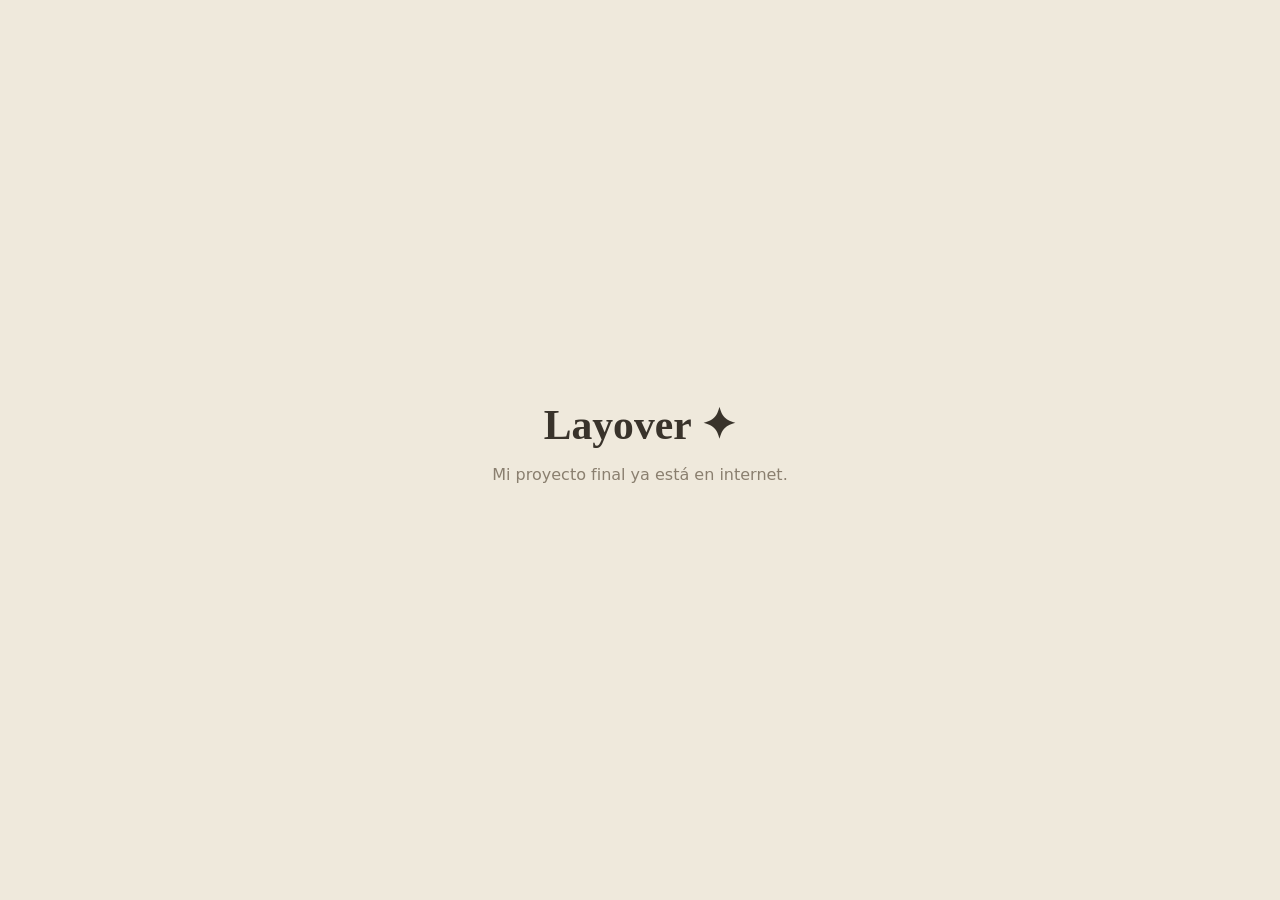
==== index.html @ fba39d9e "html inicial" ====
<!DOCTYPE html>
<html lang="es">
<head>
  <meta charset="UTF-8">
  <meta name="viewport" content="width=device-width, initial-scale=1.0">
  <title>Layover</title>
  <style>
    body{margin:0;min-height:100vh;display:grid;place-items:center;
         background:#efe9dc;color:#39332b;font-family:Georgia,serif;text-align:center;}
    h1{font-size:2.6rem;margin:0;}
    p{color:#8a7f6f;font-family:system-ui,sans-serif;}
  </style>
</head>
<body>
  <main>
    <h1>Layover ✦</h1>
    <p>Mi proyecto final ya está en internet.</p>
  </main>
</body>
</html>
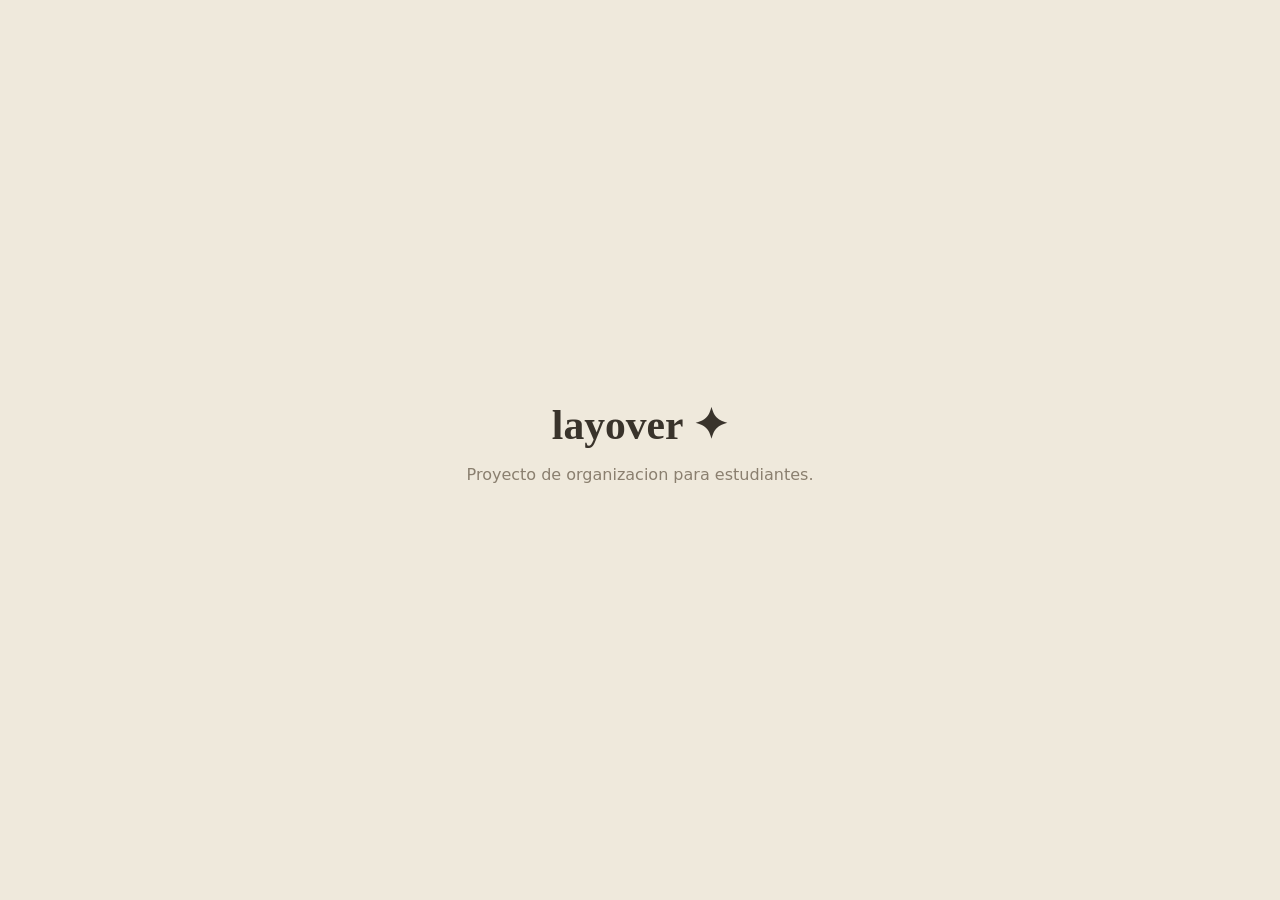
==== commit 3ec72bee: "Cambio de mensaje" ====
--- a/index.html
+++ b/index.html
@@ -13,8 +13,8 @@
 </head>
 <body>
   <main>
-    <h1>Layover ✦</h1>
-    <p>Mi proyecto final ya está en internet.</p>
+    <h1>layover ✦</h1>
+    <p>Proyecto de organizacion para estudiantes.</p>
   </main>
 </body>
 </html>
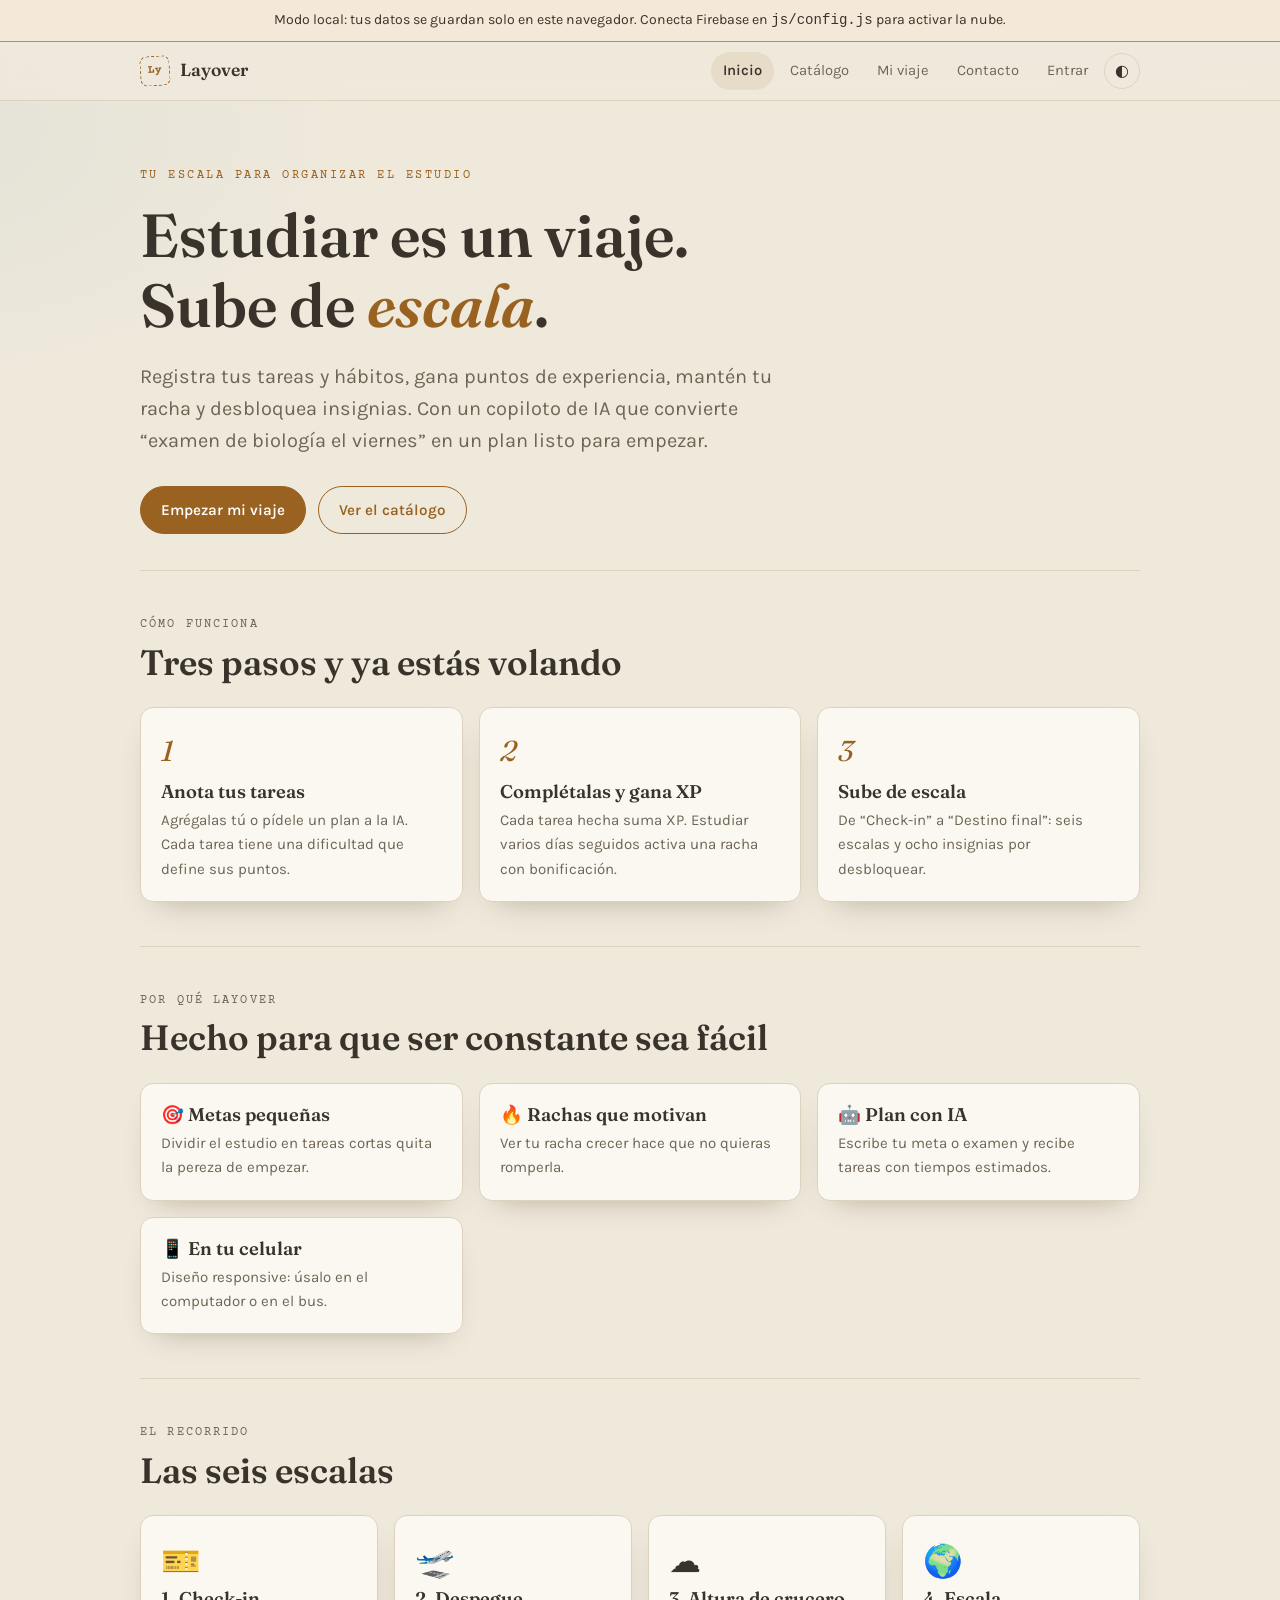
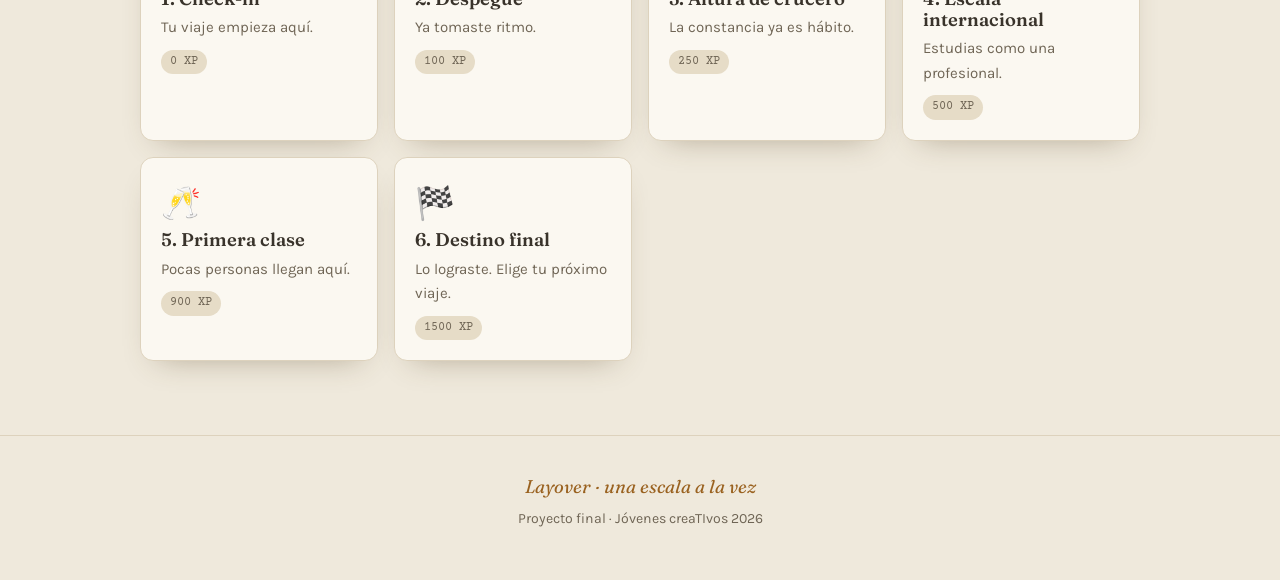
==== commit 058bf593: "Agrega catálogo de retos, insignias y escalas" ====
--- a/index.html
+++ b/index.html
@@ -1,20 +1,68 @@
 <!DOCTYPE html>
 <html lang="es">
 <head>
-  <meta charset="UTF-8">
-  <meta name="viewport" content="width=device-width, initial-scale=1.0">
-  <title>Layover</title>
-  <style>
-    body{margin:0;min-height:100vh;display:grid;place-items:center;
-         background:#efe9dc;color:#39332b;font-family:Georgia,serif;text-align:center;}
-    h1{font-size:2.6rem;margin:0;}
-    p{color:#8a7f6f;font-family:system-ui,sans-serif;}
-  </style>
+<meta charset="UTF-8">
+<meta name="viewport" content="width=device-width, initial-scale=1.0">
+<title>Layover · Organiza tu estudio como un viaje</title>
+<meta name="description" content="Layover: organiza tu estudio como un viaje. Gana XP, sube de escala y mantén tu racha.">
+<link rel="icon" href="data:image/svg+xml,%3Csvg xmlns='http://www.w3.org/2000/svg' viewBox='0 0 64 64'%3E%3Crect width='64' height='64' rx='14' fill='%239a6220'/%3E%3Ctext x='32' y='42' font-size='30' text-anchor='middle' fill='white' font-family='serif'%3ELy%3C/text%3E%3C/svg%3E">
+<link rel="preconnect" href="https://fonts.googleapis.com">
+<link rel="preconnect" href="https://fonts.gstatic.com" crossorigin>
+<link href="https://fonts.googleapis.com/css2?family=Fraunces:ital,opsz,wght@0,9..144,400;0,9..144,600;1,9..144,400;1,9..144,600&family=Karla:wght@400;500;600;700&family=Courier+Prime:wght@400;700&display=swap" rel="stylesheet">
+<link rel="stylesheet" href="https://unpkg.com/aos@2.3.4/dist/aos.css">
+<link rel="stylesheet" href="css/styles.css">
 </head>
 <body>
-  <main>
-    <h1>layover ✦</h1>
-    <p>Proyecto de organizacion para estudiantes.</p>
-  </main>
+<header class="site-header" id="site-header"></header>
+<main>
+
+<div class="wrap">
+  <section class="hero">
+    <div class="eyebrow">Tu escala para organizar el estudio</div>
+    <h1>Estudiar es un viaje. Sube de <span class="accent ital">escala</span>.</h1>
+    <p class="lead">Registra tus tareas y hábitos, gana puntos de experiencia, mantén tu racha y desbloquea insignias. Con un copiloto de IA que convierte “examen de biología el viernes” en un plan listo para empezar.</p>
+    <div class="cta">
+      <a class="btn" href="tracker.html">Empezar mi viaje</a>
+      <a class="btn ghost" href="catalogo.html">Ver el catálogo</a>
+    </div>
+  </section>
+
+  <section class="block" id="como-funciona">
+    <div class="sec-head">
+      <div class="kicker">Cómo funciona</div>
+      <h2>Tres pasos y ya estás volando</h2>
+    </div>
+    <div class="grid g3">
+      <div class="card" data-aos="fade-up"><span class="step-num">1</span><h3>Anota tus tareas</h3><p>Agrégalas tú o pídele un plan a la IA. Cada tarea tiene una dificultad que define sus puntos.</p></div>
+      <div class="card" data-aos="fade-up" data-aos-delay="100"><span class="step-num">2</span><h3>Complétalas y gana XP</h3><p>Cada tarea hecha suma XP. Estudiar varios días seguidos activa una racha con bonificación.</p></div>
+      <div class="card" data-aos="fade-up" data-aos-delay="200"><span class="step-num">3</span><h3>Sube de escala</h3><p>De “Check-in” a “Destino final”: seis escalas y ocho insignias por desbloquear.</p></div>
+    </div>
+  </section>
+
+  <section class="block" id="beneficios">
+    <div class="sec-head">
+      <div class="kicker">Por qué Layover</div>
+      <h2>Hecho para que ser constante sea fácil</h2>
+    </div>
+    <div class="grid g2">
+      <div class="card"><h3>🎯 Metas pequeñas</h3><p>Dividir el estudio en tareas cortas quita la pereza de empezar.</p></div>
+      <div class="card"><h3>🔥 Rachas que motivan</h3><p>Ver tu racha crecer hace que no quieras romperla.</p></div>
+      <div class="card"><h3>🤖 Plan con IA</h3><p>Escribe tu meta o examen y recibe tareas con tiempos estimados.</p></div>
+      <div class="card"><h3>📱 En tu celular</h3><p>Diseño responsive: úsalo en el computador o en el bus.</p></div>
+    </div>
+  </section>
+
+  <section class="block" id="escalas">
+    <div class="sec-head">
+      <div class="kicker">El recorrido</div>
+      <h2>Las seis escalas</h2>
+    </div>
+    <div class="grid g3" id="escalas-lista"></div>
+  </section>
+</div>
+</main>
+<footer class="site-footer" id="site-footer"></footer>
+<script src="https://unpkg.com/aos@2.3.4/dist/aos.js"></script>
+<script type="module" src="js/pages/index.js"></script>
 </body>
 </html>
--- a/css/styles.css
+++ b/css/styles.css
@@ -0,0 +1,171 @@
+:root{
+  --paper:#efe9dc;
+  --paper-2:#fbf8f1;
+  --kraft:#e6dcc7;
+  --ink:#39332b;
+  --ink-soft:#6f6555;
+  --ink-faint:#a99f8d;
+  --line:#ddd2bd;
+  --amber:#c98a3d;
+  --amber-deep:#9a6220;
+  --sage:#82906c;
+  --sage-deep:#5f6b4c;
+  --dusty:#8faeb4;
+  --cherry:#b0453f;
+  --gold:#c6a24a;
+  --radius:13px;
+  --maxw:1040px;
+  --shadow:0 14px 30px -18px rgba(90,70,40,.45);
+}
+[data-theme="dark"]{
+  --paper:#1f1b16;
+  --paper-2:#2a251e;
+  --kraft:#352f26;
+  --ink:#f1ead9;
+  --ink-soft:#c9bfa9;
+  --ink-faint:#8f8572;
+  --line:#463e31;
+  --amber:#e0a458;
+  --amber-deep:#e8b36b;
+  --sage:#9aaa82;
+  --sage-deep:#b4c49b;
+  --dusty:#8faeb4;
+  --cherry:#d9645d;
+  --gold:#d9b85f;
+  --shadow:0 14px 30px -18px rgba(0,0,0,.7);
+}
+*{box-sizing:border-box;}
+html{scroll-behavior:smooth;}
+@media (prefers-reduced-motion:reduce){html{scroll-behavior:auto;}*{animation:none!important;transition:none!important;}}
+body{
+  margin:0;
+  background:
+    radial-gradient(900px 500px at 88% -8%, rgba(201,138,61,.10), transparent 60%),
+    radial-gradient(760px 460px at -6% 6%, rgba(143,174,180,.12), transparent 58%),
+    var(--paper);
+  color:var(--ink);
+  font-family:'Karla',system-ui,-apple-system,Segoe UI,Roboto,sans-serif;
+  line-height:1.62;
+  -webkit-font-smoothing:antialiased;
+  min-height:100vh;
+  display:flex;flex-direction:column;
+}
+main{flex:1;}
+.wrap{max-width:var(--maxw);margin:0 auto;padding:0 20px;width:100%;}
+h1,h2,h3{font-family:'Fraunces',Georgia,serif;line-height:1.15;margin:0;font-weight:600;}
+a{color:var(--amber-deep);}
+.mono{font-family:'Courier Prime',monospace;}
+.ital{font-family:'Fraunces',serif;font-style:italic;}
+:focus-visible{outline:3px solid var(--dusty);outline-offset:2px;}
+
+/* header */
+.site-header{position:sticky;top:0;z-index:50;background:color-mix(in srgb,var(--paper) 88%,transparent);backdrop-filter:blur(10px);border-bottom:1px solid var(--line);}
+.nav{display:flex;align-items:center;gap:14px;padding:10px 20px;max-width:var(--maxw);margin:0 auto;}
+.brand{display:flex;align-items:center;gap:10px;font-family:'Fraunces';font-weight:600;font-size:1.1rem;color:var(--ink);text-decoration:none;}
+.brand .stamp{width:30px;height:30px;border-radius:7px;border:1.5px dashed var(--amber-deep);display:grid;place-items:center;color:var(--amber-deep);font-family:'Courier Prime';font-weight:700;font-size:.72rem;transform:rotate(-4deg);}
+.nav-links{display:flex;gap:4px;margin-left:auto;align-items:center;}
+.nav-links a,.nav-links button.link{color:var(--ink-soft);text-decoration:none;padding:7px 12px;border-radius:99px;font-size:.92rem;background:none;border:0;cursor:pointer;font-family:inherit;}
+.nav-links a:hover,.nav-links button.link:hover{color:var(--ink);background:var(--kraft);}
+.nav-links a.active{color:var(--ink);background:var(--kraft);font-weight:600;}
+.menu-btn{display:none;margin-left:auto;background:none;border:1px solid var(--line);border-radius:9px;padding:7px 11px;cursor:pointer;color:var(--ink);font-size:1.1rem;font-family:inherit;}
+.theme-btn{background:none;border:1px solid var(--line);border-radius:99px;width:36px;height:36px;cursor:pointer;color:var(--ink);font-size:1rem;}
+@media(max-width:780px){
+  .menu-btn{display:block;}
+  .nav-links{display:none;position:absolute;left:0;right:0;top:100%;background:var(--paper-2);border-bottom:1px solid var(--line);flex-direction:column;align-items:stretch;padding:10px 20px 16px;margin:0;}
+  .nav-links.open{display:flex;}
+  .nav-links a,.nav-links button.link{padding:12px;}
+}
+
+/* botones */
+.btn{display:inline-flex;align-items:center;justify-content:center;gap:8px;font-family:inherit;font-weight:600;font-size:.95rem;padding:11px 20px;border-radius:99px;border:1.5px solid var(--amber-deep);background:var(--amber-deep);color:#fff;cursor:pointer;text-decoration:none;transition:transform .15s,background .15s;}
+[data-theme="dark"] .btn{color:#1f1b16;}
+.btn:hover{transform:translateY(-1px);}
+.btn.ghost{background:transparent;color:var(--amber-deep);}
+.btn.sm{padding:6px 13px;font-size:.82rem;}
+.btn.danger{border-color:var(--cherry);background:transparent;color:var(--cherry);}
+.btn:disabled{opacity:.55;cursor:not-allowed;transform:none;}
+
+/* hero */
+.hero{padding:64px 0 36px;}
+.eyebrow{font-family:'Courier Prime';font-size:.78rem;letter-spacing:.2em;text-transform:uppercase;color:var(--amber-deep);margin-bottom:16px;}
+.hero h1{font-size:clamp(2.2rem,6.4vw,3.8rem);max-width:15ch;}
+.hero h1 .accent{color:var(--amber-deep);}
+.hero .lead{font-size:clamp(1.05rem,2.4vw,1.25rem);color:var(--ink-soft);max-width:56ch;margin:20px 0 28px;}
+.cta{display:flex;flex-wrap:wrap;gap:12px;}
+
+section.block{padding:44px 0;border-top:1px solid var(--line);}
+.sec-head{margin-bottom:24px;}
+.kicker{font-family:'Courier Prime';font-size:.74rem;letter-spacing:.18em;text-transform:uppercase;color:var(--ink-soft);margin-bottom:8px;}
+.sec-head h2{font-size:clamp(1.6rem,3.8vw,2.2rem);}
+.sec-head p{color:var(--ink-soft);margin:10px 0 0;max-width:62ch;}
+.grid{display:grid;gap:16px;}
+.g2{grid-template-columns:repeat(auto-fit,minmax(260px,1fr));}
+.g3{grid-template-columns:repeat(auto-fit,minmax(230px,1fr));}
+.card{background:var(--paper-2);border:1px solid var(--line);border-radius:var(--radius);padding:20px;box-shadow:var(--shadow);}
+.card h3{font-size:1.15rem;margin-bottom:6px;}
+.card p{margin:0;color:var(--ink-soft);font-size:.94rem;}
+.step-num{font-family:'Fraunces';font-style:italic;font-size:1.8rem;color:var(--amber-deep);display:block;margin-bottom:6px;}
+
+/* catálogo */
+.badge-card{text-align:center;position:relative;}
+.badge-card .emoji{font-size:2.6rem;display:block;margin-bottom:6px;}
+.badge-card.locked{opacity:.62;filter:grayscale(.55);}
+.pill{display:inline-block;font-family:'Courier Prime';font-size:.72rem;padding:3px 9px;border-radius:99px;background:var(--kraft);color:var(--ink-soft);margin-top:10px;}
+.pill.ok{background:color-mix(in srgb,var(--sage) 25%,transparent);color:var(--sage-deep);}
+.tabs{display:flex;gap:8px;margin-bottom:20px;flex-wrap:wrap;}
+.tab{background:var(--paper-2);border:1px solid var(--line);border-radius:99px;padding:8px 16px;cursor:pointer;font-family:inherit;color:var(--ink-soft);font-size:.92rem;}
+.tab[aria-selected="true"]{background:var(--amber-deep);color:#fff;border-color:var(--amber-deep);}
+[data-theme="dark"] .tab[aria-selected="true"]{color:#1f1b16;}
+.unlock{animation:pop .7s ease;}
+@keyframes pop{0%{transform:scale(.7);}60%{transform:scale(1.12);}100%{transform:scale(1);}}
+
+/* tracker */
+.stats{display:grid;gap:14px;grid-template-columns:repeat(auto-fit,minmax(170px,1fr));margin-bottom:20px;}
+.stat{background:var(--paper-2);border:1px solid var(--line);border-radius:var(--radius);padding:14px 16px;}
+.stat .label{font-family:'Courier Prime';font-size:.7rem;letter-spacing:.1em;text-transform:uppercase;color:var(--ink-soft);}
+.stat .value{font-family:'Fraunces';font-size:1.6rem;font-weight:600;}
+.bar{height:12px;border-radius:99px;background:var(--kraft);border:1px solid var(--line);overflow:hidden;margin-top:8px;}
+.bar > i{display:block;height:100%;width:0;border-radius:99px;background:linear-gradient(90deg,var(--amber),var(--gold));transition:width .5s;}
+.add-form{display:grid;gap:10px;grid-template-columns:1fr 150px 130px auto;margin-bottom:20px;}
+@media(max-width:720px){.add-form{grid-template-columns:1fr 1fr;}.add-form input[type=text]{grid-column:1/-1;}.add-form .btn{grid-column:1/-1;}}
+input,select,textarea{font-family:inherit;font-size:1rem;padding:11px 13px;border-radius:10px;border:1.5px solid var(--line);background:var(--paper-2);color:var(--ink);width:100%;}
+input:focus,select:focus,textarea:focus{border-color:var(--amber);}
+label.f{display:block;font-weight:600;font-size:.88rem;margin-bottom:5px;}
+.field{margin-bottom:14px;}
+ul.list{list-style:none;margin:0;padding:0;display:grid;gap:9px;}
+.task{display:flex;align-items:center;gap:12px;background:var(--paper-2);border:1px solid var(--line);border-radius:11px;padding:11px 14px;}
+.task input[type=checkbox]{width:22px;height:22px;flex:0 0 auto;accent-color:var(--sage-deep);cursor:pointer;padding:0;}
+.task .t{flex:1;min-width:0;overflow-wrap:anywhere;}
+.task.done .t{text-decoration:line-through;color:var(--ink-faint);}
+.task .meta{font-family:'Courier Prime';font-size:.72rem;color:var(--ink-soft);white-space:nowrap;}
+.icon-btn{background:none;border:0;cursor:pointer;color:var(--ink-faint);font-size:1.1rem;padding:6px;border-radius:8px;}
+.icon-btn:hover{color:var(--cherry);background:var(--kraft);}
+.empty{text-align:center;color:var(--ink-soft);padding:30px 14px;border:1.5px dashed var(--line);border-radius:var(--radius);}
+.ia-box{border:1.5px solid var(--gold);background:color-mix(in srgb,var(--gold) 10%,var(--paper-2));}
+.ia-box .row{display:flex;gap:10px;flex-wrap:wrap;margin-top:10px;}
+.ia-box .row input{flex:1;min-width:200px;}
+.plan-item{display:flex;gap:10px;align-items:center;padding:8px 0;border-bottom:1px dashed var(--line);}
+.plan-item:last-child{border:0;}
+
+/* mensajes */
+.msg{padding:12px 15px;border-radius:11px;font-size:.92rem;margin:12px 0;border:1px solid;}
+.msg.ok{border-color:var(--sage);background:color-mix(in srgb,var(--sage) 15%,transparent);}
+.msg.err{border-color:var(--cherry);background:color-mix(in srgb,var(--cherry) 10%,transparent);}
+.msg.info{border-color:var(--dusty);background:color-mix(in srgb,var(--dusty) 15%,transparent);}
+.toast-zone{position:fixed;right:16px;bottom:16px;display:grid;gap:8px;z-index:100;max-width:calc(100vw - 32px);}
+.toast{background:var(--ink);color:var(--paper);padding:11px 16px;border-radius:11px;font-size:.92rem;box-shadow:var(--shadow);animation:pop .4s ease;}
+
+/* tablas */
+.table-wrap{overflow-x:auto;border:1px solid var(--line);border-radius:var(--radius);background:var(--paper-2);}
+table{border-collapse:collapse;width:100%;min-width:560px;}
+th,td{padding:11px 14px;text-align:left;border-bottom:1px solid var(--line);font-size:.92rem;vertical-align:top;}
+th{font-family:'Courier Prime';font-size:.72rem;letter-spacing:.08em;text-transform:uppercase;color:var(--ink-soft);}
+tr:last-child td{border-bottom:0;}
+
+.auth-card{max-width:440px;margin:44px auto;}
+.link-btn{background:none;border:0;color:var(--amber-deep);cursor:pointer;font:inherit;text-decoration:underline;padding:0;}
+.setup-banner{background:color-mix(in srgb,var(--amber) 14%,var(--paper-2));border-bottom:1px solid var(--amber);padding:9px 20px;font-size:.88rem;text-align:center;}
+
+footer.site-footer{padding:36px 0 48px;border-top:1px solid var(--line);color:var(--ink-soft);font-size:.88rem;text-align:center;margin-top:30px;}
+footer .big{font-family:'Fraunces';font-style:italic;color:var(--amber-deep);font-size:1.15rem;margin-bottom:6px;}
+.hidden{display:none!important;}
